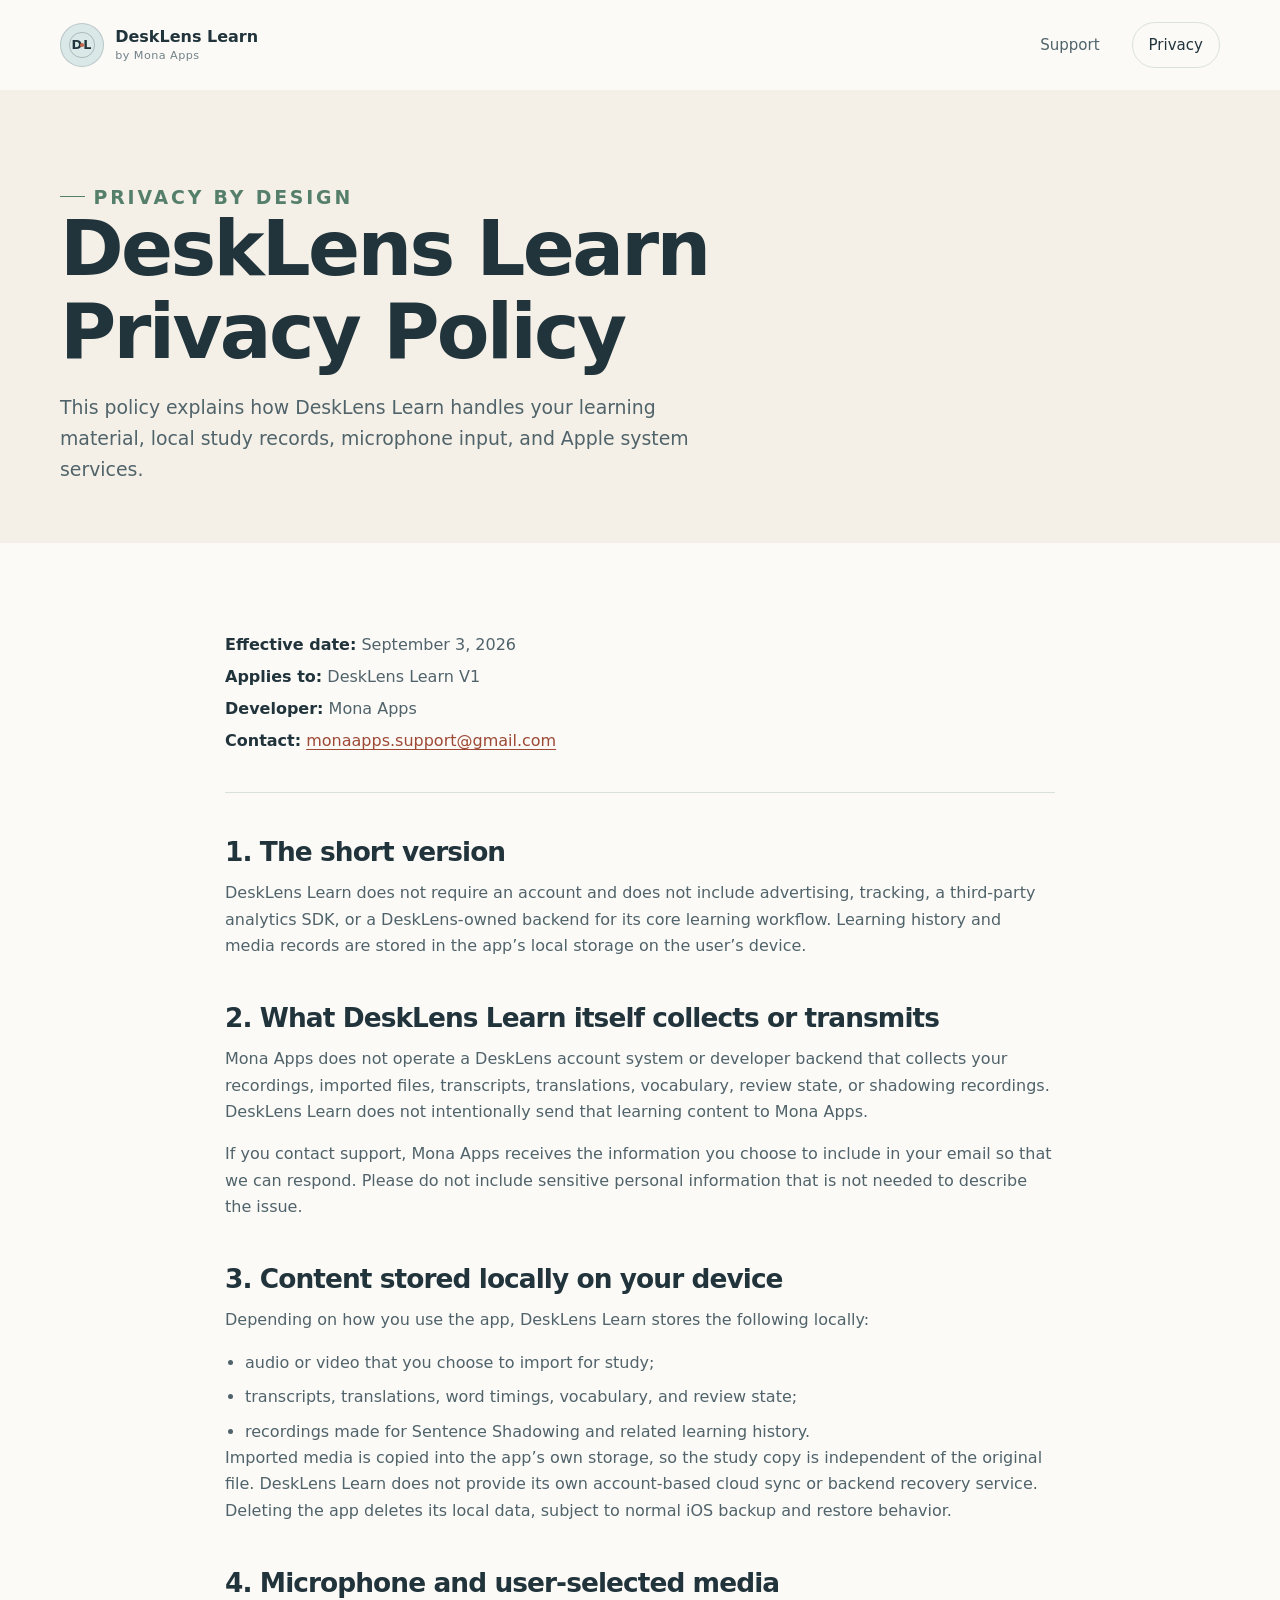
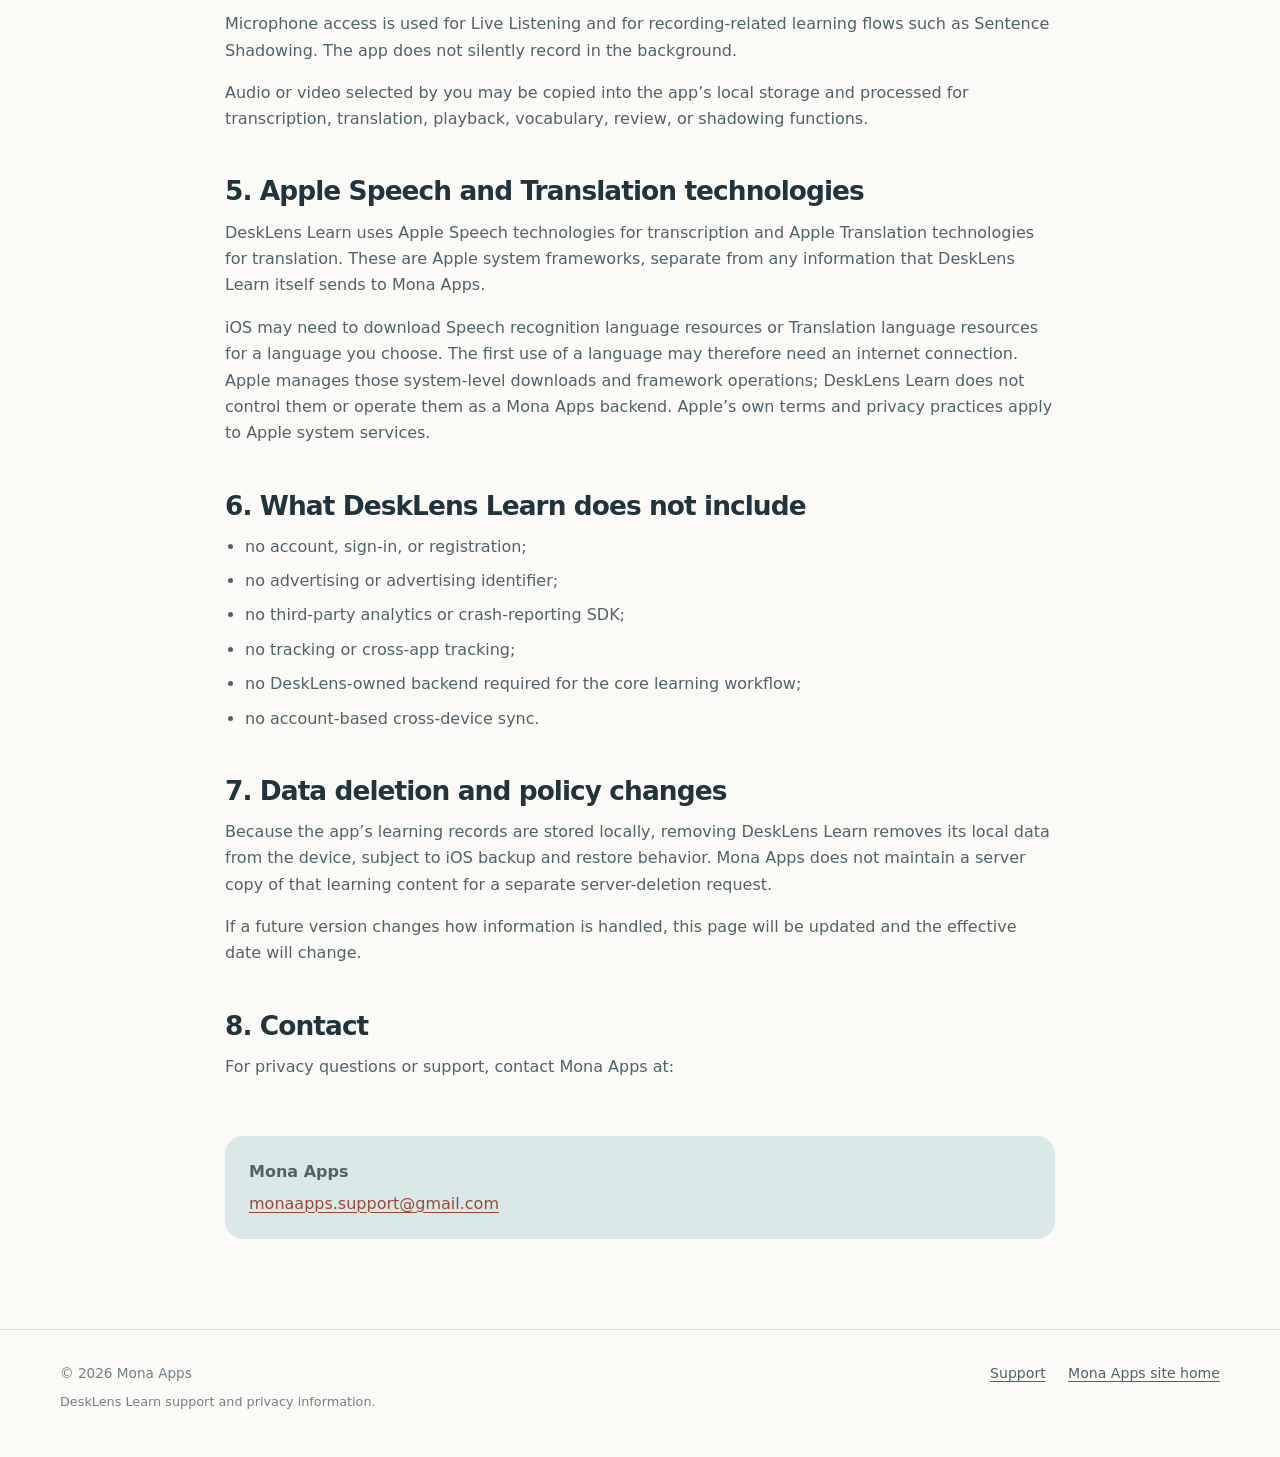
==== desklens-learn/privacy/index.html @ c7d037fc "Add DeskLens Learn privacy and support pages" ====
<!doctype html>
<html lang="en">
<head>
  <meta charset="utf-8">
  <meta name="viewport" content="width=device-width, initial-scale=1">
  <meta name="description" content="Privacy Policy for DeskLens Learn by Mona Apps.">
  <meta name="theme-color" content="#f4f0e7">
  <title>DeskLens Learn Privacy Policy — Mona Apps</title>
  <link rel="icon" href="../../favicon.svg" type="image/svg+xml">
  <link rel="stylesheet" href="../../styles.css">
</head>
<body>
  <header class="site-header">
    <div class="site-shell header-inner">
      <a class="brand" href="../../" aria-label="Mona Apps support and privacy site home">
        <span class="brand-mark" aria-hidden="true">DL</span>
        <span class="brand-text">DeskLens Learn<small>by Mona Apps</small></span>
      </a>
      <nav class="site-nav" aria-label="Primary navigation">
        <a href="../support/">Support</a>
        <a class="nav-cta" href="./" aria-current="page">Privacy</a>
      </nav>
    </div>
  </header>

  <main>
    <section class="page-hero">
      <div class="site-shell">
        <p class="eyebrow">Privacy by design</p>
        <h1>DeskLens Learn Privacy Policy</h1>
        <p>This policy explains how DeskLens Learn handles your learning material, local study records, microphone input, and Apple system services.</p>
      </div>
    </section>

    <section class="content-section">
      <div class="site-shell policy-wrap">
        <div class="policy-intro">
          <p><strong>Effective date:</strong> September 3, 2026</p>
          <p><strong>Applies to:</strong> DeskLens Learn V1</p>
          <p><strong>Developer:</strong> Mona Apps</p>
          <p><strong>Contact:</strong> <a href="mailto:monaapps.support@gmail.com">monaapps.support@gmail.com</a></p>
        </div>

        <section class="policy-section">
          <h2>1. The short version</h2>
          <p>DeskLens Learn does not require an account and does not include advertising, tracking, a third-party analytics SDK, or a DeskLens-owned backend for its core learning workflow. Learning history and media records are stored in the app’s local storage on the user’s device.</p>
        </section>

        <section class="policy-section">
          <h2>2. What DeskLens Learn itself collects or transmits</h2>
          <p>Mona Apps does not operate a DeskLens account system or developer backend that collects your recordings, imported files, transcripts, translations, vocabulary, review state, or shadowing recordings. DeskLens Learn does not intentionally send that learning content to Mona Apps.</p>
          <p>If you contact support, Mona Apps receives the information you choose to include in your email so that we can respond. Please do not include sensitive personal information that is not needed to describe the issue.</p>
        </section>

        <section class="policy-section">
          <h2>3. Content stored locally on your device</h2>
          <p>Depending on how you use the app, DeskLens Learn stores the following locally:</p>
          <ul>
            <li>audio or video that you choose to import for study;</li>
            <li>transcripts, translations, word timings, vocabulary, and review state;</li>
            <li>recordings made for Sentence Shadowing and related learning history.</li>
          </ul>
          <p>Imported media is copied into the app’s own storage, so the study copy is independent of the original file. DeskLens Learn does not provide its own account-based cloud sync or backend recovery service. Deleting the app deletes its local data, subject to normal iOS backup and restore behavior.</p>
        </section>

        <section class="policy-section">
          <h2>4. Microphone and user-selected media</h2>
          <p>Microphone access is used for Live Listening and for recording-related learning flows such as Sentence Shadowing. The app does not silently record in the background.</p>
          <p>Audio or video selected by you may be copied into the app’s local storage and processed for transcription, translation, playback, vocabulary, review, or shadowing functions.</p>
        </section>

        <section class="policy-section">
          <h2>5. Apple Speech and Translation technologies</h2>
          <p>DeskLens Learn uses Apple Speech technologies for transcription and Apple Translation technologies for translation. These are Apple system frameworks, separate from any information that DeskLens Learn itself sends to Mona Apps.</p>
          <p>iOS may need to download Speech recognition language resources or Translation language resources for a language you choose. The first use of a language may therefore need an internet connection. Apple manages those system-level downloads and framework operations; DeskLens Learn does not control them or operate them as a Mona Apps backend. Apple’s own terms and privacy practices apply to Apple system services.</p>
        </section>

        <section class="policy-section">
          <h2>6. What DeskLens Learn does not include</h2>
          <ul>
            <li>no account, sign-in, or registration;</li>
            <li>no advertising or advertising identifier;</li>
            <li>no third-party analytics or crash-reporting SDK;</li>
            <li>no tracking or cross-app tracking;</li>
            <li>no DeskLens-owned backend required for the core learning workflow;</li>
            <li>no account-based cross-device sync.</li>
          </ul>
        </section>

        <section class="policy-section">
          <h2>7. Data deletion and policy changes</h2>
          <p>Because the app’s learning records are stored locally, removing DeskLens Learn removes its local data from the device, subject to iOS backup and restore behavior. Mona Apps does not maintain a server copy of that learning content for a separate server-deletion request.</p>
          <p>If a future version changes how information is handled, this page will be updated and the effective date will change.</p>
        </section>

        <section class="policy-section">
          <h2>8. Contact</h2>
          <p>For privacy questions or support, contact Mona Apps at:</p>
          <div class="policy-contact">
            <p><strong>Mona Apps</strong></p>
            <p><a href="mailto:monaapps.support@gmail.com">monaapps.support@gmail.com</a></p>
          </div>
        </section>
      </div>
    </section>
  </main>

  <footer class="site-footer">
    <div class="site-shell footer-inner">
      <div class="footer-copy">
        © 2026 Mona Apps
        <p>DeskLens Learn support and privacy information.</p>
      </div>
      <nav class="footer-links" aria-label="Footer navigation">
        <a href="../support/">Support</a>
        <a href="../../">Mona Apps site home</a>
      </nav>
    </div>
  </footer>
</body>
</html>
---- styles.css ----
:root {
  color-scheme: light;
  --ink: #21333b;
  --ink-soft: #50636a;
  --muted: #718187;
  --line: #d9e1dc;
  --paper: #fbfaf7;
  --paper-deep: #f1f2ec;
  --cream: #f4f0e7;
  --coral: #c86649;
  --coral-dark: #9d4935;
  --gold: #d89d45;
  --sage: #a9c4b3;
  --sage-dark: #557e6b;
  --blue: #dbe8e8;
  --shadow: 0 20px 50px rgba(44, 66, 68, 0.09);
  --shadow-small: 0 8px 24px rgba(44, 66, 68, 0.07);
  --radius-lg: 28px;
  --radius-md: 18px;
  --radius-sm: 12px;
  --content: 1160px;
}

* {
  box-sizing: border-box;
}

html {
  scroll-behavior: smooth;
}

body {
  margin: 0;
  min-width: 320px;
  background: var(--paper);
  color: var(--ink);
  font-family: "Avenir Next", Avenir, "Segoe UI", system-ui, -apple-system, sans-serif;
  font-size: 1rem;
  line-height: 1.65;
  text-rendering: optimizeLegibility;
}

::selection {
  background: #f2d9c9;
  color: var(--ink);
}

a {
  color: var(--coral-dark);
  text-decoration-thickness: 0.09em;
  text-underline-offset: 0.18em;
}

a:hover {
  color: var(--coral);
}

a:focus-visible,
button:focus-visible,
summary:focus-visible {
  outline: 3px solid #6a9b88;
  outline-offset: 4px;
  border-radius: 6px;
}

h1,
h2,
h3,
p {
  margin-top: 0;
}

h1,
h2,
h3 {
  letter-spacing: -0.035em;
  line-height: 1.08;
}

h1 {
  max-width: 780px;
  margin-bottom: 1.35rem;
  font-size: clamp(2.8rem, 7vw, 5.65rem);
  font-weight: 650;
}

h2 {
  margin-bottom: 1rem;
  font-size: clamp(2rem, 4vw, 3.2rem);
  font-weight: 650;
}

h3 {
  margin-bottom: 0.65rem;
  font-size: 1.25rem;
  font-weight: 650;
}

p {
  color: var(--ink-soft);
}

.site-shell {
  width: min(100% - 2.25rem, var(--content));
  margin-inline: auto;
}

.site-header {
  position: relative;
  z-index: 10;
  padding: 1.35rem 0;
}

.header-inner {
  display: flex;
  align-items: center;
  justify-content: space-between;
  gap: 1rem;
}

.brand {
  display: inline-flex;
  align-items: center;
  gap: 0.7rem;
  color: var(--ink);
  font-weight: 650;
  text-decoration: none;
}

.brand:hover {
  color: var(--ink);
}

.brand-mark {
  position: relative;
  display: grid;
  width: 2.75rem;
  height: 2.75rem;
  place-items: center;
  overflow: hidden;
  border: 1px solid rgba(33, 51, 59, 0.18);
  border-radius: 50%;
  background: var(--blue);
  color: var(--ink);
  font-size: 0.8rem;
  letter-spacing: 0.08em;
}

.brand-mark::before,
.brand-mark::after {
  position: absolute;
  content: "";
  border: 1px solid rgba(33, 51, 59, 0.25);
  border-radius: 50%;
}

.brand-mark::before {
  width: 1.45rem;
  height: 1.45rem;
}

.brand-mark::after {
  width: 0.22rem;
  height: 0.22rem;
  border: 0;
  background: var(--coral);
}

.brand-text {
  display: grid;
  line-height: 1.1;
}

.brand-text small {
  margin-top: 0.25rem;
  color: var(--muted);
  font-size: 0.7rem;
  font-weight: 500;
  letter-spacing: 0.04em;
}

.site-nav {
  display: flex;
  align-items: center;
  gap: clamp(0.85rem, 3vw, 2rem);
}

.site-nav a {
  color: var(--ink-soft);
  font-size: 0.94rem;
  text-decoration: none;
}

.site-nav a:hover,
.site-nav a[aria-current="page"] {
  color: var(--ink);
}

.nav-cta {
  padding: 0.62rem 1rem;
  border: 1px solid var(--line);
  border-radius: 999px;
  background: var(--paper);
}

.nav-cta:hover {
  border-color: #b7cbc0;
  background: #f5f8f3;
}

.button {
  display: inline-flex;
  min-height: 3rem;
  align-items: center;
  justify-content: center;
  padding: 0.8rem 1.25rem;
  border: 1px solid transparent;
  border-radius: 999px;
  background: var(--coral);
  color: #fffdf8;
  font-weight: 650;
  text-decoration: none;
  box-shadow: 0 8px 18px rgba(200, 102, 73, 0.18);
}

.button:hover {
  background: var(--coral-dark);
  color: #fffdf8;
}

.button.secondary {
  border-color: var(--line);
  background: transparent;
  color: var(--ink);
  box-shadow: none;
}

.button.secondary:hover {
  border-color: #b7cbc0;
  background: #f0f6f1;
}

.eyebrow {
  display: inline-flex;
  align-items: center;
  gap: 0.55rem;
  margin-bottom: 1.2rem;
  color: var(--sage-dark);
  font-size: 0.74rem;
  font-weight: 700;
  letter-spacing: 0.15em;
  line-height: 1.2;
  text-transform: uppercase;
}

.eyebrow::before {
  width: 1.55rem;
  height: 1px;
  background: currentColor;
  content: "";
}

.hero {
  position: relative;
  overflow: hidden;
  padding: clamp(3.5rem, 8vw, 7rem) 0 clamp(4.5rem, 9vw, 8rem);
}

.hero::before {
  position: absolute;
  z-index: -1;
  top: -10rem;
  right: -14rem;
  width: 38rem;
  height: 38rem;
  border: 1px solid rgba(169, 196, 179, 0.42);
  border-radius: 50%;
  box-shadow: 0 0 0 4rem rgba(169, 196, 179, 0.08), 0 0 0 8rem rgba(169, 196, 179, 0.06);
  content: "";
}

.hero-grid {
  display: grid;
  align-items: center;
  gap: clamp(3rem, 7vw, 8rem);
  grid-template-columns: minmax(0, 1.05fr) minmax(300px, 0.95fr);
}

.hero-copy > p {
  max-width: 610px;
  font-size: clamp(1.12rem, 2vw, 1.35rem);
  line-height: 1.55;
}

.hero-actions {
  display: flex;
  flex-wrap: wrap;
  gap: 0.8rem;
  margin-top: 2rem;
}

.hero-note {
  display: flex;
  flex-wrap: wrap;
  gap: 0.65rem 1.2rem;
  margin-top: 2rem;
  color: var(--muted);
  font-size: 0.86rem;
}

.hero-note span {
  display: inline-flex;
  align-items: center;
  gap: 0.42rem;
}

.hero-note span::before {
  width: 0.46rem;
  height: 0.46rem;
  border-radius: 50%;
  background: var(--gold);
  content: "";
}

.hero-art {
  position: relative;
  min-height: 390px;
  isolation: isolate;
}

.hero-art::before {
  position: absolute;
  inset: 11% 4% 6% 9%;
  z-index: -1;
  border-radius: 46% 54% 56% 44% / 44% 42% 58% 56%;
  background: var(--blue);
  content: "";
  transform: rotate(-7deg);
}

.hero-art::after {
  position: absolute;
  top: 1.5rem;
  right: 0.75rem;
  width: 5.5rem;
  height: 5.5rem;
  border: 1px solid rgba(200, 102, 73, 0.33);
  border-radius: 50%;
  content: "";
}

.time-card {
  position: absolute;
  top: 15%;
  left: 8%;
  width: min(80%, 335px);
  padding: 1.2rem;
  border: 1px solid rgba(33, 51, 59, 0.11);
  border-radius: var(--radius-lg);
  background: rgba(255, 255, 255, 0.8);
  box-shadow: var(--shadow);
  transform: rotate(-4deg);
}

.time-card-top,
.insight-card-top {
  display: flex;
  align-items: center;
  justify-content: space-between;
  gap: 1rem;
}

.time-card-label {
  color: var(--muted);
  font-size: 0.76rem;
  font-weight: 650;
  letter-spacing: 0.1em;
  text-transform: uppercase;
}

.time-card-title {
  margin: 1.6rem 0 0.9rem;
  font-size: 1.5rem;
  font-weight: 650;
  letter-spacing: -0.03em;
}

.clock-face {
  position: relative;
  display: grid;
  width: 8.1rem;
  height: 8.1rem;
  margin: 0.25rem auto 1.2rem;
  place-items: center;
  border: 1px solid rgba(33, 51, 59, 0.22);
  border-radius: 50%;
  background: #fffdf8;
  box-shadow: inset 0 0 0 9px #edf1ec;
}

.clock-face::before,
.clock-face::after {
  position: absolute;
  bottom: 50%;
  left: 50%;
  width: 1px;
  border-radius: 999px;
  background: var(--ink);
  content: "";
  transform-origin: bottom center;
}

.clock-face::before {
  height: 2.15rem;
  transform: translateX(-50%) rotate(38deg);
}

.clock-face::after {
  height: 2.7rem;
  background: var(--coral);
  transform: translateX(-50%) rotate(305deg);
}

.clock-center {
  width: 0.48rem;
  height: 0.48rem;
  border-radius: 50%;
  background: var(--coral);
}

.clock-number {
  position: absolute;
  color: var(--muted);
  font-size: 0.64rem;
}

.clock-number.one { top: 1.2rem; right: 1.8rem; }
.clock-number.four { right: 1.1rem; bottom: 1.8rem; }
.clock-number.seven { bottom: 1.05rem; left: 3.75rem; }
.clock-number.ten { top: 2rem; left: 1.15rem; }

.time-progress {
  display: flex;
  align-items: center;
  gap: 0.75rem;
  color: var(--ink-soft);
  font-size: 0.84rem;
}

.progress-track {
  height: 0.45rem;
  flex: 1;
  overflow: hidden;
  border-radius: 999px;
  background: #e5ebe5;
}

.progress-track::before {
  display: block;
  width: 63%;
  height: 100%;
  border-radius: inherit;
  background: var(--gold);
  content: "";
}

.star-badge {
  display: grid;
  width: 2.3rem;
  height: 2.3rem;
  place-items: center;
  border-radius: 50%;
  background: #fae7ba;
  color: #9a6721;
  font-size: 1rem;
}

.insight-card {
  position: absolute;
  right: 2%;
  bottom: 11%;
  width: min(67%, 275px);
  padding: 1.05rem 1.1rem;
  border: 1px solid rgba(33, 51, 59, 0.1);
  border-radius: var(--radius-md);
  background: #fffdf8;
  box-shadow: var(--shadow-small);
  transform: rotate(5deg);
}

.insight-card p {
  margin: 1.1rem 0 0;
  color: var(--ink);
  font-size: 1rem;
  font-weight: 600;
  line-height: 1.35;
}

.insight-line {
  position: relative;
  height: 3.4rem;
  margin-top: 0.8rem;
  border-bottom: 1px solid var(--line);
  background: linear-gradient(160deg, transparent 42%, rgba(169, 196, 179, 0.35) 43%, transparent 45%);
}

.insight-line::before {
  position: absolute;
  right: 5%;
  bottom: 0.25rem;
  left: 3%;
  height: 2.1rem;
  border-top: 2px solid var(--sage-dark);
  border-radius: 50%;
  content: "";
  transform: rotate(-7deg) skewX(-28deg);
}

.mini-tag {
  display: inline-flex;
  padding: 0.35rem 0.55rem;
  border-radius: 999px;
  background: #edf4ee;
  color: var(--sage-dark);
  font-size: 0.7rem;
  font-weight: 700;
  letter-spacing: 0.08em;
  text-transform: uppercase;
}

.trust-strip {
  border-block: 1px solid var(--line);
  background: var(--paper-deep);
}

.trust-items {
  display: grid;
  gap: 0.8rem;
  padding: 1.2rem 0;
  grid-template-columns: repeat(3, 1fr);
}

.trust-item {
  display: flex;
  align-items: center;
  justify-content: center;
  gap: 0.55rem;
  color: var(--ink-soft);
  font-size: 0.9rem;
  text-align: center;
}

.trust-item strong {
  color: var(--ink);
  font-weight: 650;
}

.trust-item::before {
  width: 0.55rem;
  height: 0.55rem;
  border: 1px solid var(--sage-dark);
  border-radius: 50%;
  content: "";
}

.section {
  padding: clamp(4.5rem, 9vw, 8rem) 0;
}

.section.tinted {
  background: var(--cream);
}

.section-heading {
  display: flex;
  align-items: end;
  justify-content: space-between;
  gap: 2rem;
  margin-bottom: 2.7rem;
}

.section-heading > div:first-child {
  max-width: 610px;
}

.section-heading p {
  max-width: 500px;
  margin-bottom: 0;
  font-size: 1.05rem;
}

.feature-grid {
  display: grid;
  gap: 1rem;
  grid-template-columns: repeat(3, 1fr);
}

.feature-card {
  min-height: 220px;
  padding: 1.55rem;
  border: 1px solid rgba(33, 51, 59, 0.1);
  border-radius: var(--radius-md);
  background: rgba(255, 255, 255, 0.72);
  box-shadow: 0 8px 20px rgba(44, 66, 68, 0.035);
}

.feature-card:nth-child(2),
.feature-card:nth-child(5) {
  transform: translateY(1.2rem);
}

.feature-icon {
  display: grid;
  width: 2.65rem;
  height: 2.65rem;
  margin-bottom: 1.5rem;
  place-items: center;
  border-radius: 12px;
  background: var(--blue);
  color: var(--ink);
  font-size: 0.78rem;
  font-weight: 750;
  letter-spacing: 0.05em;
}

.feature-card:nth-child(2) .feature-icon,
.feature-card:nth-child(5) .feature-icon {
  background: #f8e6d9;
  color: var(--coral-dark);
}

.feature-card:nth-child(3) .feature-icon,
.feature-card:nth-child(6) .feature-icon {
  background: #f5e7bb;
  color: #8d6726;
}

.feature-card p {
  margin-bottom: 0;
  font-size: 0.95rem;
}

.steps-grid {
  display: grid;
  gap: 1rem;
  grid-template-columns: repeat(3, 1fr);
}

.step-card {
  padding: 1.8rem;
  border-top: 2px solid var(--coral);
  background: rgba(255, 253, 248, 0.72);
}

.step-number {
  display: block;
  margin-bottom: 3rem;
  color: var(--coral);
  font-size: 0.8rem;
  font-weight: 750;
  letter-spacing: 0.13em;
}

.step-card p {
  margin-bottom: 0;
}

.privacy-callout {
  display: grid;
  align-items: center;
  gap: 2rem;
  padding: clamp(1.8rem, 5vw, 3.7rem);
  border-radius: var(--radius-lg);
  background: var(--ink);
  grid-template-columns: minmax(0, 1fr) auto;
}

.privacy-callout h2,
.privacy-callout p {
  color: #fffdf8;
}

.privacy-callout p {
  max-width: 680px;
  margin-bottom: 0;
  color: #c6d2ce;
}

.privacy-callout .button.secondary {
  border-color: rgba(255, 253, 248, 0.35);
  color: #fffdf8;
}

.privacy-callout .button.secondary:hover {
  border-color: #fffdf8;
  background: rgba(255, 253, 248, 0.1);
}

.page-hero {
  padding: clamp(3.3rem, 7vw, 6.5rem) 0 3.6rem;
  background: var(--cream);
}

.page-hero h1 {
  max-width: 850px;
  margin-bottom: 1.1rem;
  font-size: clamp(2.65rem, 6vw, 5rem);
}

.page-hero p {
  max-width: 650px;
  margin-bottom: 0;
  font-size: 1.18rem;
}

.content-section {
  padding: clamp(3.5rem, 7vw, 6rem) 0;
}

.support-grid {
  display: grid;
  align-items: start;
  gap: 2.5rem;
  grid-template-columns: minmax(0, 0.8fr) minmax(0, 1.2fr);
}

.contact-card {
  position: sticky;
  top: 1.5rem;
  padding: 1.5rem;
  border: 1px solid var(--line);
  border-radius: var(--radius-md);
  background: var(--paper);
  box-shadow: var(--shadow-small);
}

.contact-card h2 {
  margin-bottom: 0.7rem;
  font-size: 1.45rem;
}

.contact-card p {
  font-size: 0.95rem;
}

.email-link {
  display: inline-block;
  overflow-wrap: anywhere;
  font-size: 1.08rem;
  font-weight: 650;
}

.contact-card small {
  display: block;
  margin-top: 1.15rem;
  color: var(--muted);
}

.support-copy > p:first-child {
  font-size: 1.15rem;
  color: var(--ink);
}

.support-copy h2 {
  margin-top: 3.2rem;
  font-size: 2rem;
}

.info-list,
.do-not-list {
  display: grid;
  gap: 0.7rem;
  padding: 0;
  list-style: none;
}

.info-list li,
.do-not-list li {
  position: relative;
  padding-left: 1.5rem;
  color: var(--ink-soft);
}

.info-list li::before,
.do-not-list li::before {
  position: absolute;
  top: 0.7rem;
  left: 0;
  width: 0.45rem;
  height: 0.45rem;
  border-radius: 50%;
  background: var(--sage-dark);
  content: "";
}

.do-not-list li::before {
  background: var(--coral);
}

.note-box {
  margin-top: 1.8rem;
  padding: 1.2rem 1.35rem;
  border-left: 3px solid var(--gold);
  background: #fff7e6;
}

.note-box p {
  margin-bottom: 0;
  color: var(--ink);
  font-size: 0.94rem;
}

.faq-list {
  border-top: 1px solid var(--line);
}

.faq-list details {
  border-bottom: 1px solid var(--line);
}

.faq-list summary {
  display: flex;
  align-items: center;
  justify-content: space-between;
  gap: 1rem;
  padding: 1.25rem 0;
  cursor: pointer;
  color: var(--ink);
  font-size: 1.05rem;
  font-weight: 650;
  list-style: none;
}

.faq-list summary::-webkit-details-marker {
  display: none;
}

.faq-list summary::after {
  flex: 0 0 auto;
  color: var(--coral);
  content: "+";
  font-size: 1.45rem;
  font-weight: 400;
}

.faq-list details[open] summary::after {
  content: "–";
}

.faq-answer {
  max-width: 680px;
  padding: 0 2rem 1.35rem 0;
}

.faq-answer p {
  margin-bottom: 0;
}

.policy-wrap {
  max-width: 830px;
}

.policy-intro {
  margin-bottom: 2.5rem;
  padding-bottom: 2rem;
  border-bottom: 1px solid var(--line);
}

.policy-intro p {
  margin-bottom: 0.35rem;
}

.policy-intro strong {
  color: var(--ink);
}

.policy-section {
  margin-top: 2.8rem;
}

.policy-section h2 {
  margin-bottom: 0.85rem;
  font-size: 1.65rem;
}

.policy-section p:last-child {
  margin-bottom: 0;
}

.policy-section ul {
  margin: 0.7rem 0 0;
  padding-left: 1.25rem;
  color: var(--ink-soft);
}

.policy-section li + li {
  margin-top: 0.5rem;
}

.policy-contact {
  margin-top: 3.5rem;
  padding: 1.4rem 1.5rem;
  border-radius: var(--radius-md);
  background: var(--blue);
}

.policy-contact p {
  margin-bottom: 0.35rem;
}

.policy-contact p:last-child {
  margin-bottom: 0;
}

.site-footer {
  padding: 2rem 0 2.8rem;
  border-top: 1px solid var(--line);
}

.footer-inner {
  display: flex;
  align-items: start;
  justify-content: space-between;
  gap: 1.5rem;
}

.footer-copy {
  color: var(--muted);
  font-size: 0.85rem;
}

.footer-copy p {
  margin: 0.4rem 0 0;
  color: var(--muted);
  font-size: 0.8rem;
}

.footer-links {
  display: flex;
  flex-wrap: wrap;
  justify-content: end;
  gap: 0.8rem 1.4rem;
  font-size: 0.88rem;
}

.footer-links a {
  color: var(--ink-soft);
}

@media (max-width: 820px) {
  .hero-grid,
  .support-grid {
    grid-template-columns: 1fr;
  }

  .hero-art {
    min-height: 350px;
    max-width: 560px;
    margin-inline: auto;
    width: 100%;
  }

  .support-grid {
    gap: 1rem;
  }

  .contact-card {
    position: static;
  }

  .section-heading {
    display: block;
  }

  .section-heading p {
    margin-top: 1rem;
  }

  .privacy-callout {
    grid-template-columns: 1fr;
  }
}

@media (max-width: 650px) {
  .site-shell {
    width: min(100% - 1.35rem, var(--content));
  }

  .site-header {
    padding: 0.95rem 0;
  }

  .brand-mark {
    width: 2.35rem;
    height: 2.35rem;
  }

  .brand-text small {
    display: none;
  }

  .site-nav {
    gap: 0.85rem;
  }

  .site-nav a {
    font-size: 0.86rem;
  }

  .nav-cta {
    padding: 0.5rem 0.75rem;
  }

  .hero {
    padding-top: 3.4rem;
  }

  .hero-art {
    min-height: 300px;
  }

  .time-card {
    top: 9%;
    left: 1%;
    width: 78%;
  }

  .insight-card {
    right: 0;
    bottom: 5%;
    width: 62%;
  }

  .trust-items,
  .feature-grid,
  .steps-grid {
    grid-template-columns: 1fr;
  }

  .trust-items {
    padding: 1rem 0;
  }

  .feature-card:nth-child(2),
  .feature-card:nth-child(5) {
    transform: none;
  }

  .feature-card {
    min-height: auto;
  }

  .step-number {
    margin-bottom: 1.6rem;
  }

  .footer-inner {
    display: block;
  }

  .footer-links {
    justify-content: start;
    margin-top: 1rem;
  }
}

@media (prefers-reduced-motion: reduce) {
  html {
    scroll-behavior: auto;
  }
}
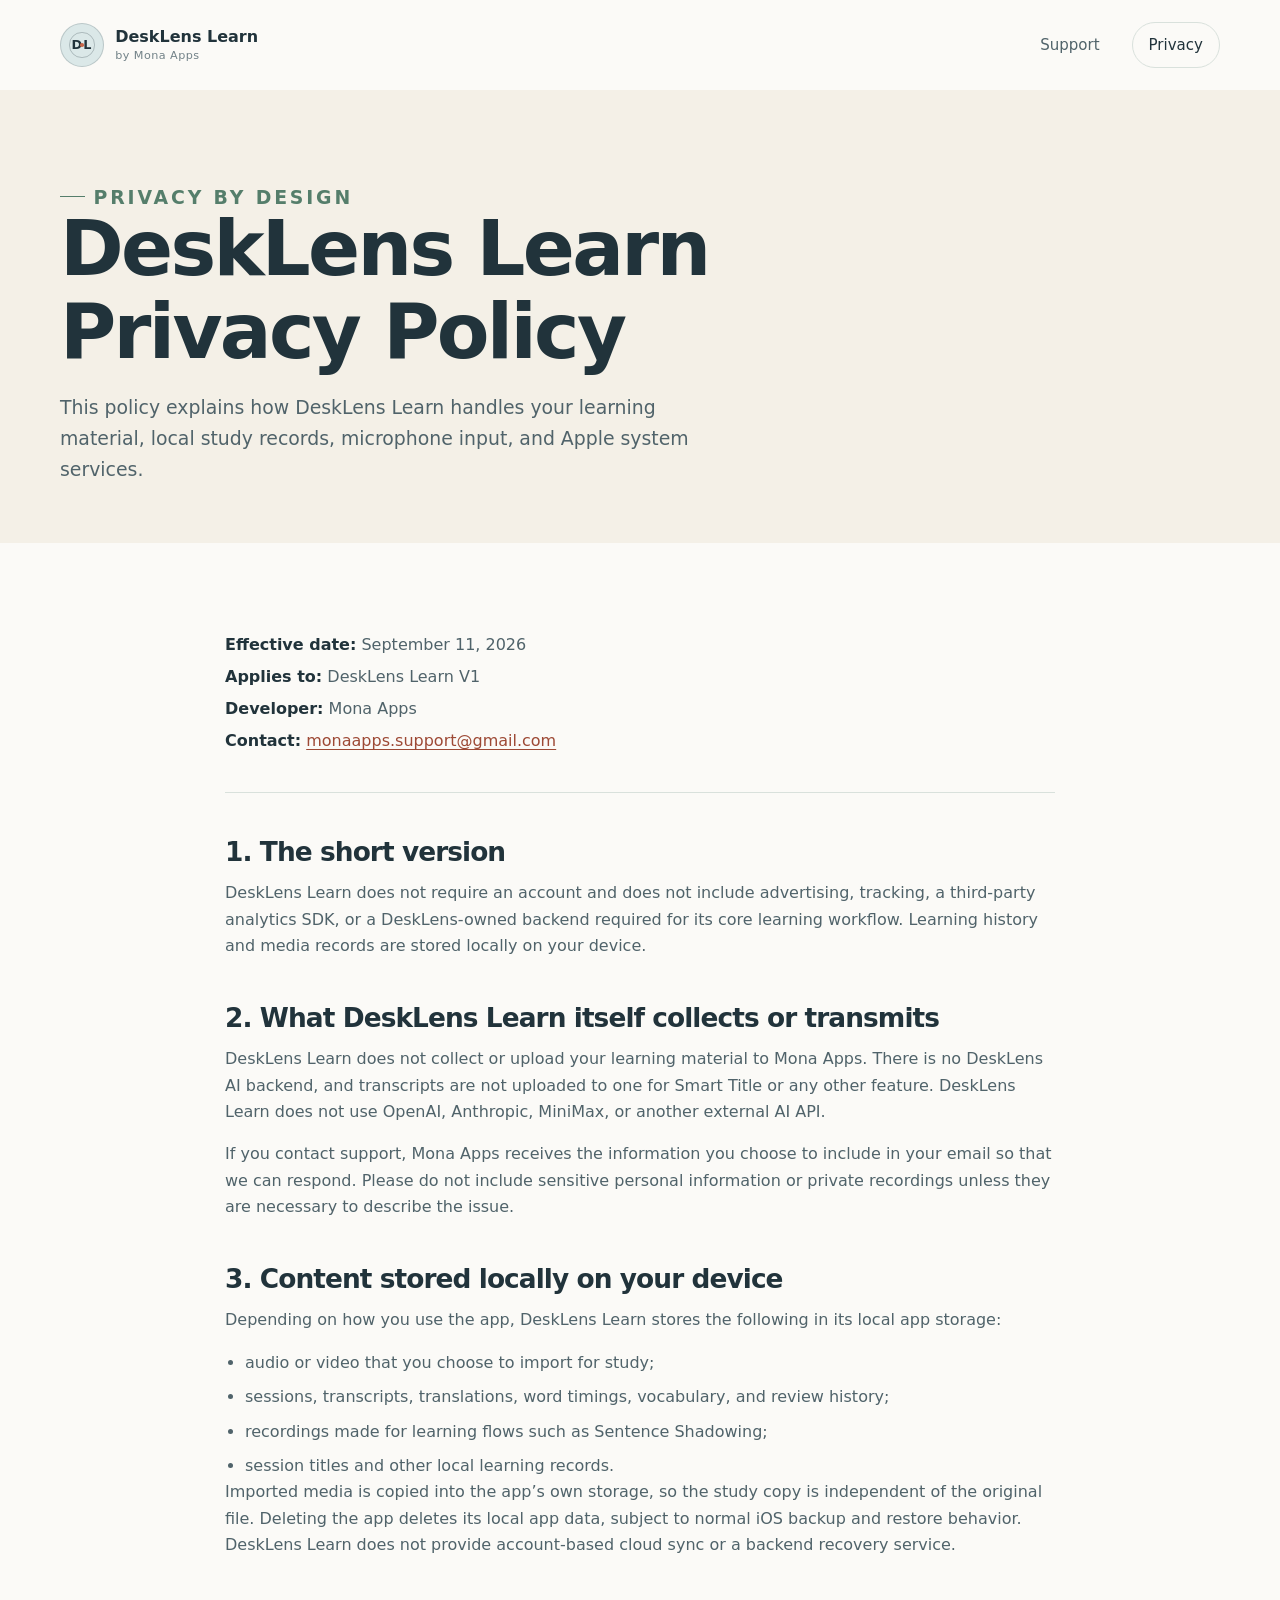
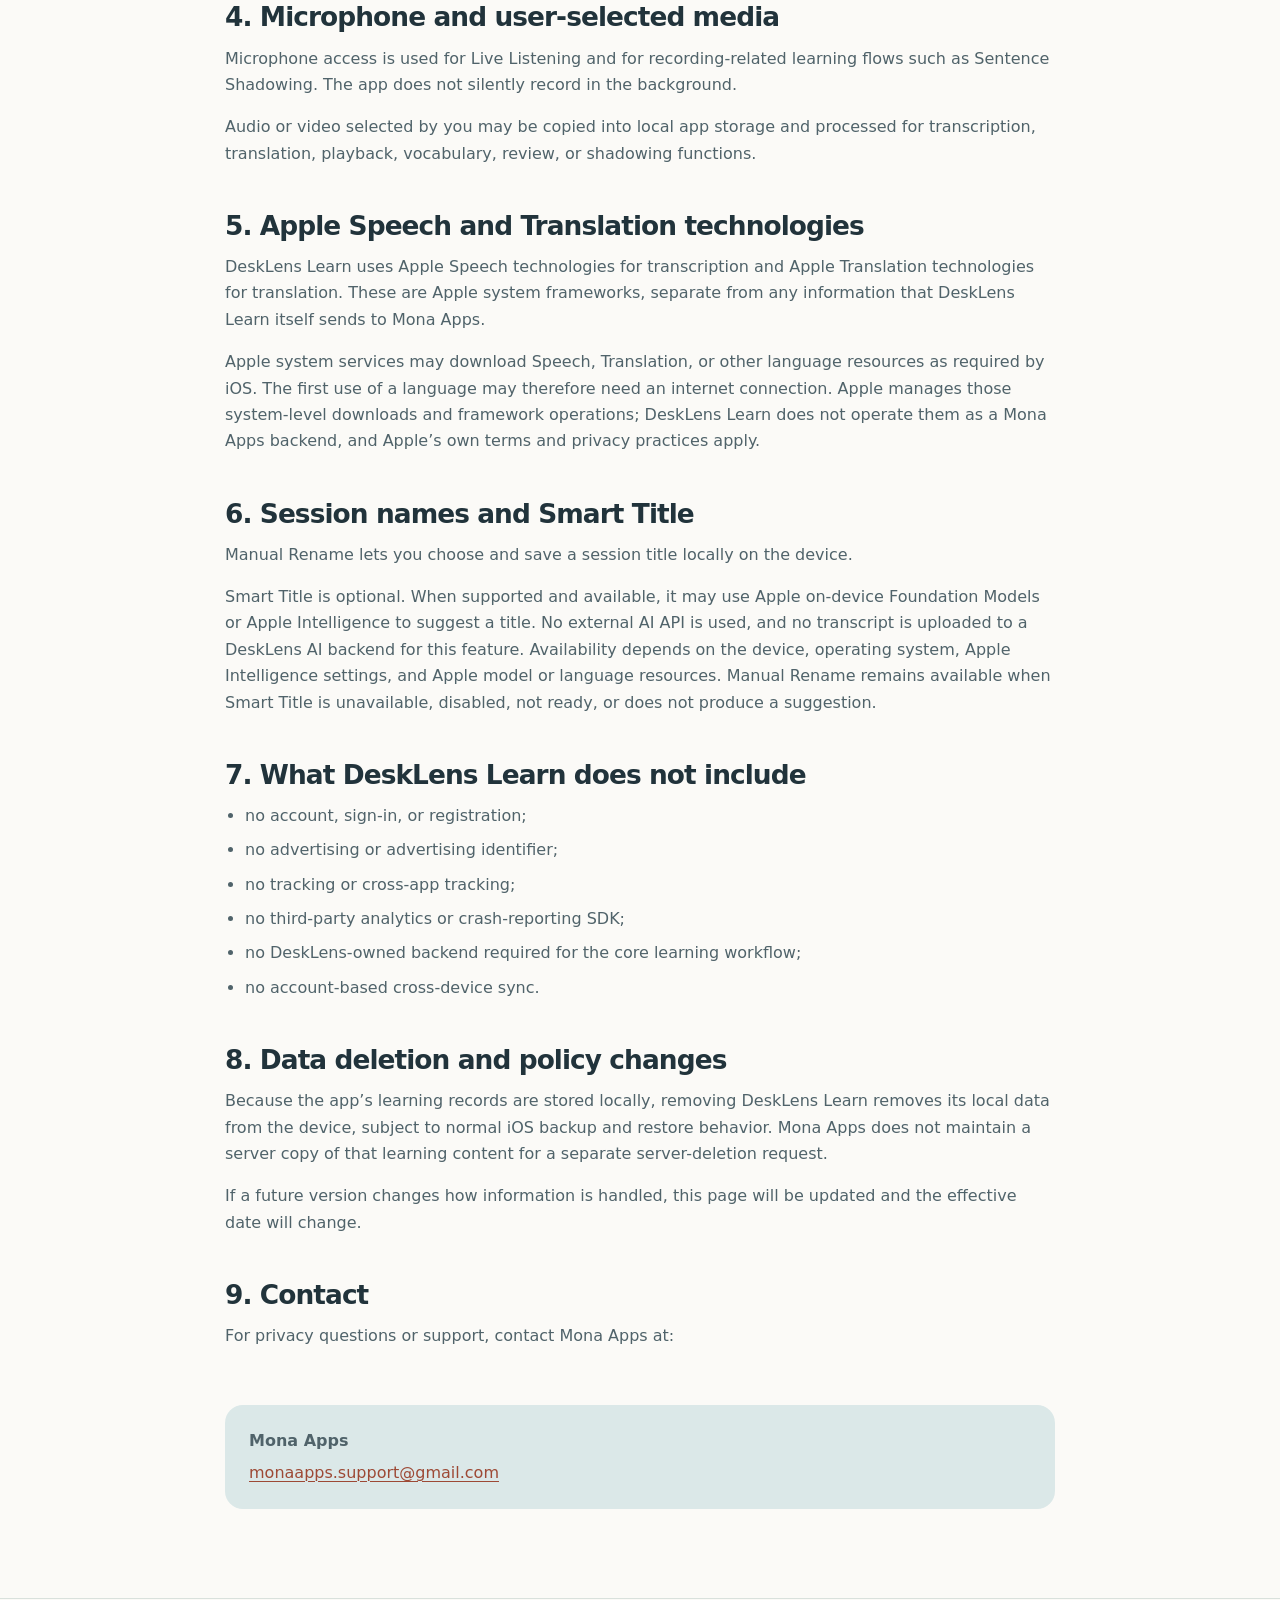
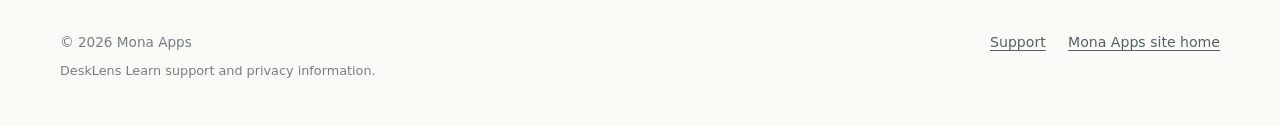
==== commit cfff3ed6: "Update DeskLens Learn public pages" ====
--- a/desklens-learn/privacy/index.html
+++ b/desklens-learn/privacy/index.html
@@ -35,7 +35,7 @@
     <section class="content-section">
       <div class="site-shell policy-wrap">
         <div class="policy-intro">
-          <p><strong>Effective date:</strong> September 3, 2026</p>
+          <p><strong>Effective date:</strong> September 11, 2026</p>
           <p><strong>Applies to:</strong> DeskLens Learn V1</p>
           <p><strong>Developer:</strong> Mona Apps</p>
           <p><strong>Contact:</strong> <a href="mailto:monaapps.support@gmail.com">monaapps.support@gmail.com</a></p>
@@ -43,58 +43,65 @@
 
         <section class="policy-section">
           <h2>1. The short version</h2>
-          <p>DeskLens Learn does not require an account and does not include advertising, tracking, a third-party analytics SDK, or a DeskLens-owned backend for its core learning workflow. Learning history and media records are stored in the app’s local storage on the user’s device.</p>
+          <p>DeskLens Learn does not require an account and does not include advertising, tracking, a third-party analytics SDK, or a DeskLens-owned backend required for its core learning workflow. Learning history and media records are stored locally on your device.</p>
         </section>
 
         <section class="policy-section">
           <h2>2. What DeskLens Learn itself collects or transmits</h2>
-          <p>Mona Apps does not operate a DeskLens account system or developer backend that collects your recordings, imported files, transcripts, translations, vocabulary, review state, or shadowing recordings. DeskLens Learn does not intentionally send that learning content to Mona Apps.</p>
-          <p>If you contact support, Mona Apps receives the information you choose to include in your email so that we can respond. Please do not include sensitive personal information that is not needed to describe the issue.</p>
+          <p>DeskLens Learn does not collect or upload your learning material to Mona Apps. There is no DeskLens AI backend, and transcripts are not uploaded to one for Smart Title or any other feature. DeskLens Learn does not use OpenAI, Anthropic, MiniMax, or another external AI API.</p>
+          <p>If you contact support, Mona Apps receives the information you choose to include in your email so that we can respond. Please do not include sensitive personal information or private recordings unless they are necessary to describe the issue.</p>
         </section>
 
         <section class="policy-section">
           <h2>3. Content stored locally on your device</h2>
-          <p>Depending on how you use the app, DeskLens Learn stores the following locally:</p>
+          <p>Depending on how you use the app, DeskLens Learn stores the following in its local app storage:</p>
           <ul>
             <li>audio or video that you choose to import for study;</li>
-            <li>transcripts, translations, word timings, vocabulary, and review state;</li>
-            <li>recordings made for Sentence Shadowing and related learning history.</li>
+            <li>sessions, transcripts, translations, word timings, vocabulary, and review history;</li>
+            <li>recordings made for learning flows such as Sentence Shadowing;</li>
+            <li>session titles and other local learning records.</li>
           </ul>
-          <p>Imported media is copied into the app’s own storage, so the study copy is independent of the original file. DeskLens Learn does not provide its own account-based cloud sync or backend recovery service. Deleting the app deletes its local data, subject to normal iOS backup and restore behavior.</p>
+          <p>Imported media is copied into the app’s own storage, so the study copy is independent of the original file. Deleting the app deletes its local app data, subject to normal iOS backup and restore behavior. DeskLens Learn does not provide account-based cloud sync or a backend recovery service.</p>
         </section>
 
         <section class="policy-section">
           <h2>4. Microphone and user-selected media</h2>
           <p>Microphone access is used for Live Listening and for recording-related learning flows such as Sentence Shadowing. The app does not silently record in the background.</p>
-          <p>Audio or video selected by you may be copied into the app’s local storage and processed for transcription, translation, playback, vocabulary, review, or shadowing functions.</p>
+          <p>Audio or video selected by you may be copied into local app storage and processed for transcription, translation, playback, vocabulary, review, or shadowing functions.</p>
         </section>
 
         <section class="policy-section">
           <h2>5. Apple Speech and Translation technologies</h2>
           <p>DeskLens Learn uses Apple Speech technologies for transcription and Apple Translation technologies for translation. These are Apple system frameworks, separate from any information that DeskLens Learn itself sends to Mona Apps.</p>
-          <p>iOS may need to download Speech recognition language resources or Translation language resources for a language you choose. The first use of a language may therefore need an internet connection. Apple manages those system-level downloads and framework operations; DeskLens Learn does not control them or operate them as a Mona Apps backend. Apple’s own terms and privacy practices apply to Apple system services.</p>
+          <p>Apple system services may download Speech, Translation, or other language resources as required by iOS. The first use of a language may therefore need an internet connection. Apple manages those system-level downloads and framework operations; DeskLens Learn does not operate them as a Mona Apps backend, and Apple’s own terms and privacy practices apply.</p>
         </section>
 
         <section class="policy-section">
-          <h2>6. What DeskLens Learn does not include</h2>
+          <h2>6. Session names and Smart Title</h2>
+          <p>Manual Rename lets you choose and save a session title locally on the device.</p>
+          <p>Smart Title is optional. When supported and available, it may use Apple on-device Foundation Models or Apple Intelligence to suggest a title. No external AI API is used, and no transcript is uploaded to a DeskLens AI backend for this feature. Availability depends on the device, operating system, Apple Intelligence settings, and Apple model or language resources. Manual Rename remains available when Smart Title is unavailable, disabled, not ready, or does not produce a suggestion.</p>
+        </section>
+
+        <section class="policy-section">
+          <h2>7. What DeskLens Learn does not include</h2>
           <ul>
             <li>no account, sign-in, or registration;</li>
             <li>no advertising or advertising identifier;</li>
+            <li>no tracking or cross-app tracking;</li>
             <li>no third-party analytics or crash-reporting SDK;</li>
-            <li>no tracking or cross-app tracking;</li>
             <li>no DeskLens-owned backend required for the core learning workflow;</li>
             <li>no account-based cross-device sync.</li>
           </ul>
         </section>
 
         <section class="policy-section">
-          <h2>7. Data deletion and policy changes</h2>
-          <p>Because the app’s learning records are stored locally, removing DeskLens Learn removes its local data from the device, subject to iOS backup and restore behavior. Mona Apps does not maintain a server copy of that learning content for a separate server-deletion request.</p>
+          <h2>8. Data deletion and policy changes</h2>
+          <p>Because the app’s learning records are stored locally, removing DeskLens Learn removes its local data from the device, subject to normal iOS backup and restore behavior. Mona Apps does not maintain a server copy of that learning content for a separate server-deletion request.</p>
           <p>If a future version changes how information is handled, this page will be updated and the effective date will change.</p>
         </section>
 
         <section class="policy-section">
-          <h2>8. Contact</h2>
+          <h2>9. Contact</h2>
           <p>For privacy questions or support, contact Mona Apps at:</p>
           <div class="policy-contact">
             <p><strong>Mona Apps</strong></p>
